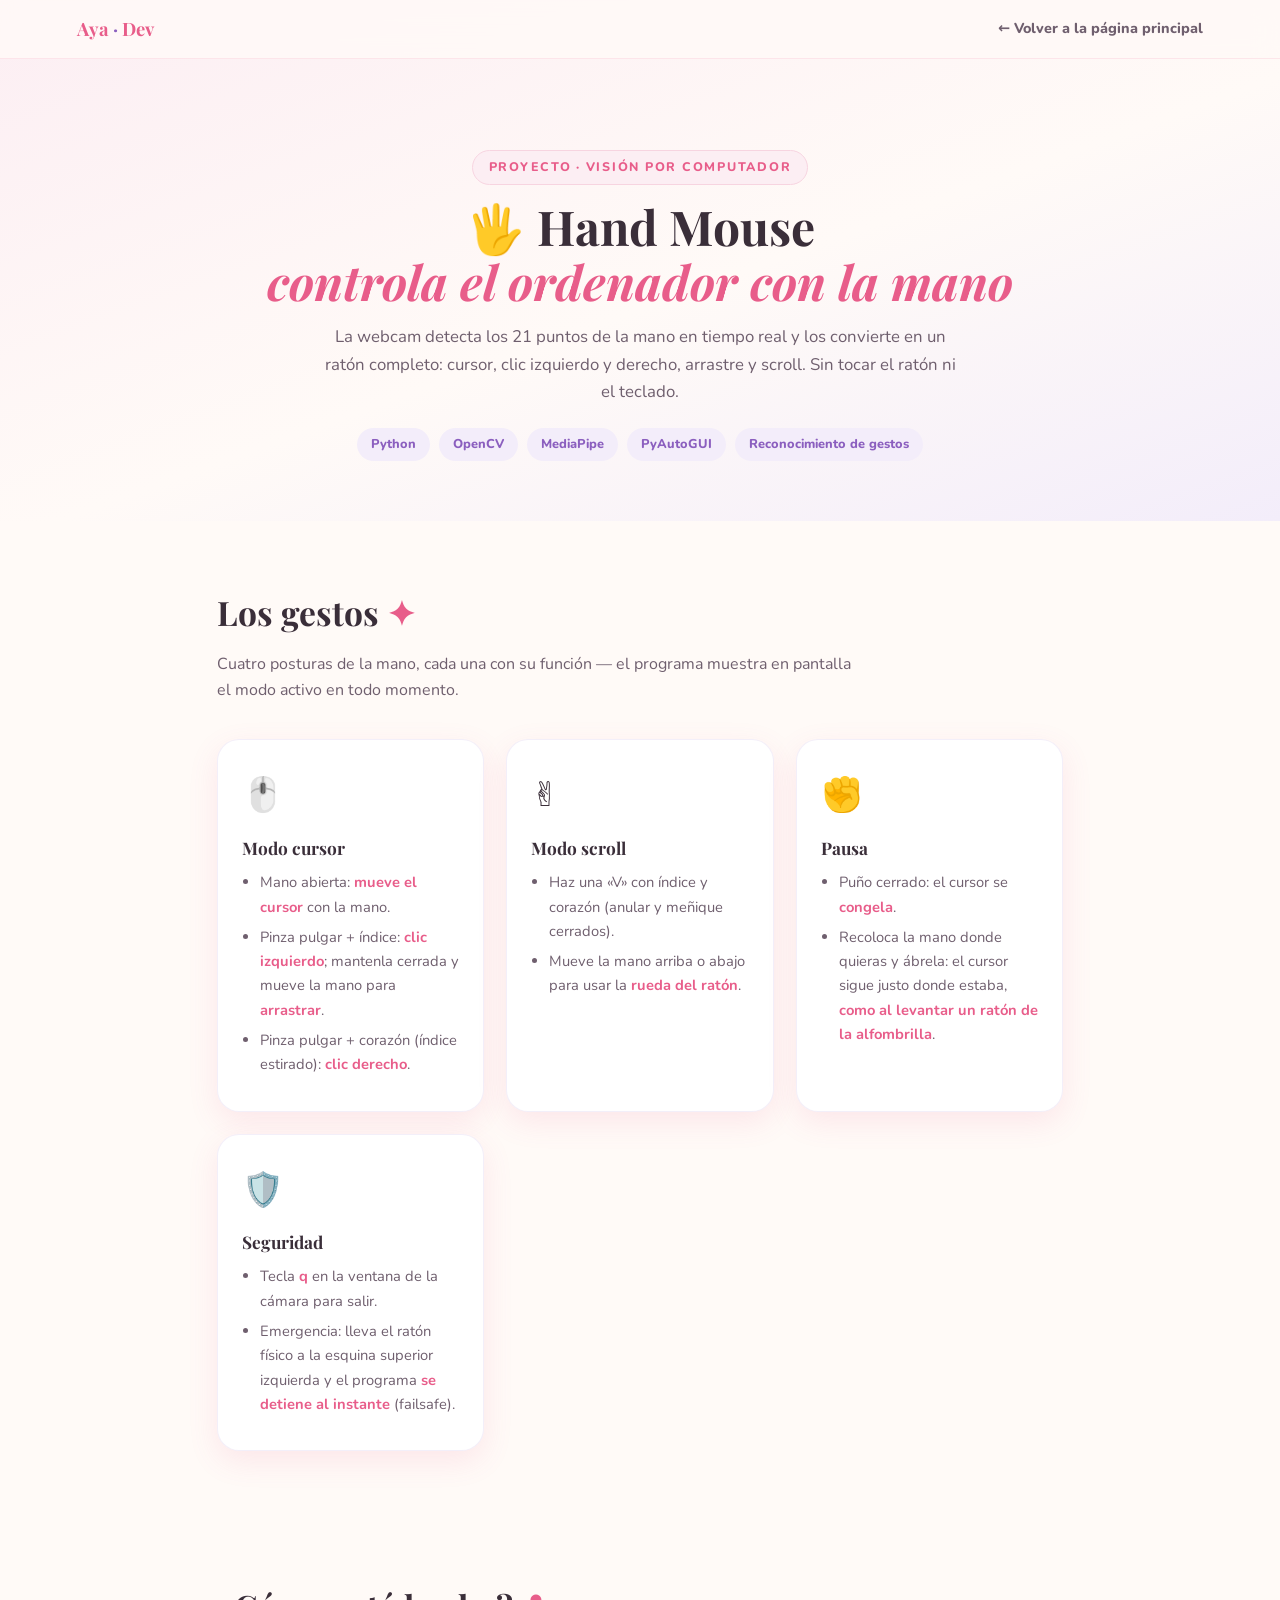
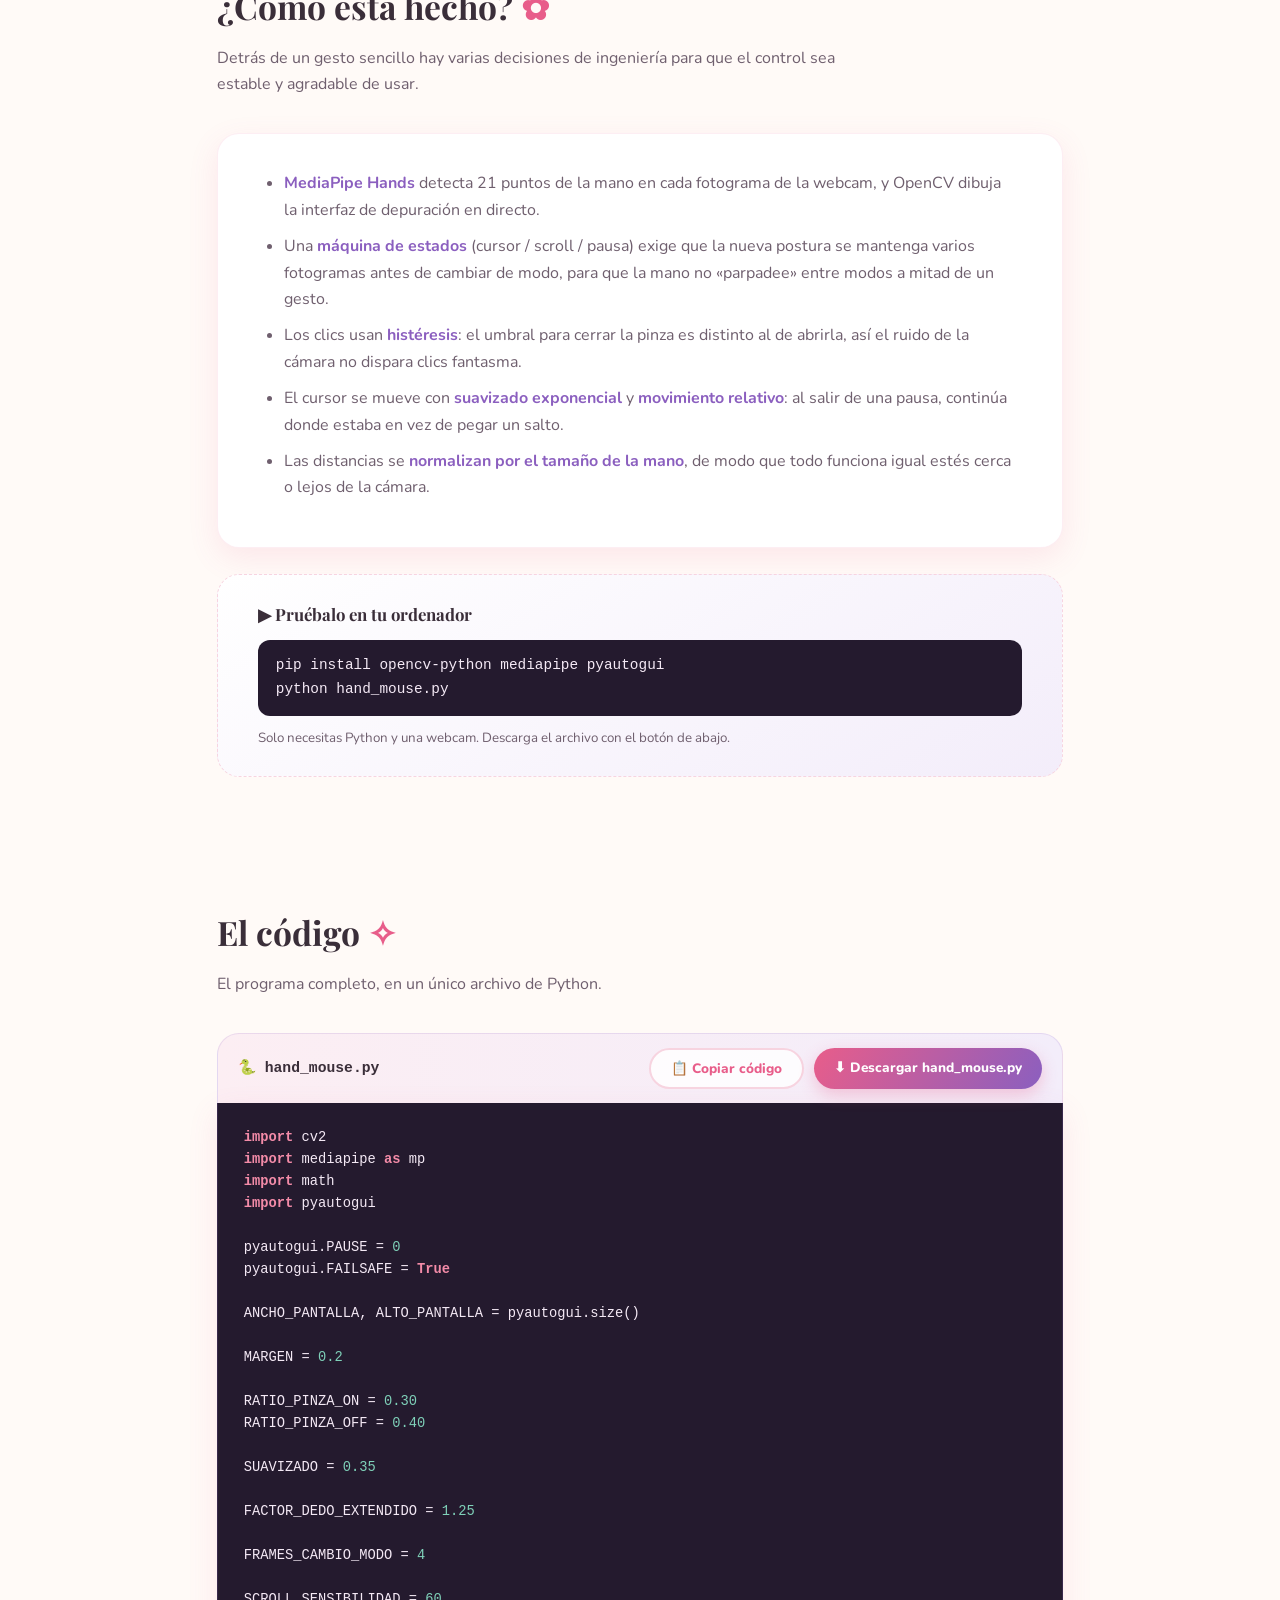
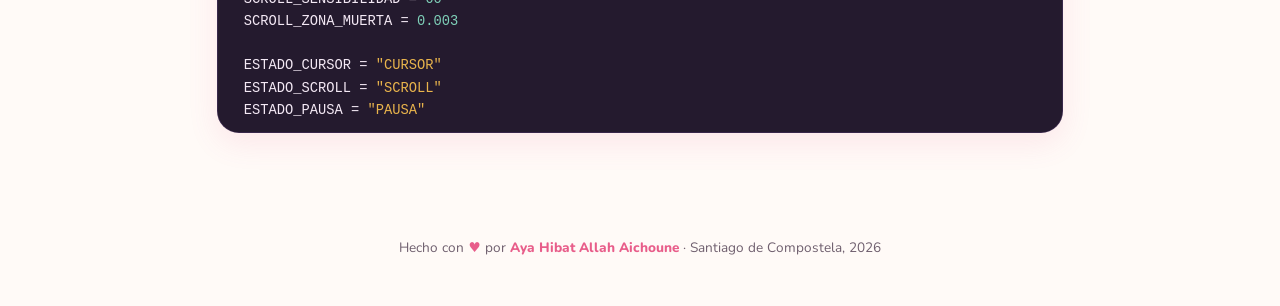
==== demos/hand-mouse/index.html @ 1748f8de "Add files via upload init commit" ====
<!DOCTYPE html>
<html lang="es">
<head>
<meta charset="UTF-8">
<meta name="viewport" content="width=device-width, initial-scale=1.0">
<title>Hand Mouse · Controla el ordenador con la mano — Aya Hibat Allah Aichoune</title>
<meta name="description" content="Hand Mouse: control del ordenador con la webcam mediante gestos de la mano. Python, OpenCV, MediaPipe y PyAutoGUI. Proyecto de Aya Hibat Allah Aichoune.">
<link rel="preconnect" href="https://fonts.googleapis.com">
<link rel="preconnect" href="https://fonts.gstatic.com" crossorigin>
<link href="https://fonts.googleapis.com/css2?family=Playfair+Display:ital,wght@0,600;0,700;1,600&family=Nunito:wght@400;600;700;800&display=swap" rel="stylesheet">
<style>
  :root{
    --rosa:#e85d8a;
    --rosa-suave:#fceef3;
    --rosa-medio:#f7d4e0;
    --lila:#8b5fbf;
    --lila-suave:#f3edfa;
    --tinta:#3a2e39;
    --tinta-suave:#6f5f6e;
    --crema:#fffaf7;
    --blanco:#ffffff;
    --dorado:#e9b44c;
    --verde:#3e9e7c;
    --sombra:0 10px 30px rgba(232,93,138,.12);
    --radio:22px;
  }
  *{margin:0;padding:0;box-sizing:border-box}
  html{scroll-behavior:smooth}
  body{
    font-family:'Nunito',system-ui,sans-serif;
    background:var(--crema);
    color:var(--tinta);
    line-height:1.65;
    overflow-x:hidden;
  }
  h1,h2,h3{font-family:'Playfair Display',Georgia,serif}
  ::selection{background:var(--rosa-medio)}

  nav{
    position:fixed;top:0;left:0;right:0;z-index:100;
    display:flex;align-items:center;justify-content:space-between;
    padding:14px 6vw;
    background:rgba(255,250,247,.85);
    backdrop-filter:blur(12px);
    border-bottom:1px solid rgba(232,93,138,.12);
  }
  nav .logo{font-family:'Playfair Display',serif;font-weight:700;font-size:1.15rem;color:var(--rosa);text-decoration:none}
  nav .logo span{color:var(--lila)}
  nav .volver{
    color:var(--tinta-suave);text-decoration:none;font-weight:800;font-size:.9rem;
    display:inline-flex;align-items:center;gap:6px;transition:color .25s;
  }
  nav .volver:hover{color:var(--rosa)}

  header{
    padding:150px 6vw 60px;
    text-align:center;
    background:linear-gradient(160deg,var(--rosa-suave) 0%,var(--crema) 55%,var(--lila-suave) 100%);
  }
  .etiqueta{
    display:inline-block;background:var(--rosa-suave);color:var(--rosa);
    font-weight:800;font-size:.78rem;letter-spacing:.14em;text-transform:uppercase;
    padding:6px 16px;border-radius:999px;margin-bottom:14px;
    border:1px solid var(--rosa-medio);
  }
  header h1{font-size:clamp(1.9rem,4.6vw,3rem);line-height:1.15;margin-bottom:14px}
  header h1 em{font-style:italic;color:var(--rosa)}
  header p{max-width:640px;margin:0 auto;color:var(--tinta-suave);font-size:1.05rem}
  .tecnologias{display:flex;flex-wrap:wrap;gap:9px;justify-content:center;margin-top:22px}
  .tecnologias span{
    background:var(--lila-suave);color:var(--lila);
    font-size:.8rem;font-weight:800;padding:6px 14px;border-radius:999px;
  }

  section{padding:64px 6vw;max-width:1000px;margin:0 auto}
  section h2{font-size:clamp(1.5rem,3vw,2.1rem);margin-bottom:10px}
  section h2 .deco{color:var(--rosa)}
  .intro-seccion{color:var(--tinta-suave);max-width:640px;margin-bottom:36px}

  .grid-gestos{display:grid;grid-template-columns:repeat(auto-fit,minmax(240px,1fr));gap:22px}
  .gesto{
    background:var(--blanco);border-radius:var(--radio);padding:28px 24px;
    box-shadow:var(--sombra);border:1px solid rgba(139,95,191,.1);
    transition:transform .3s,box-shadow .3s;
  }
  .gesto:hover{transform:translateY(-6px);box-shadow:0 18px 40px rgba(139,95,191,.16)}
  .gesto .icono{font-size:2.1rem;margin-bottom:10px}
  .gesto h3{font-size:1.08rem;margin-bottom:8px}
  .gesto ul{margin:0 0 0 18px;color:var(--tinta-suave);font-size:.92rem}
  .gesto ul li{margin-bottom:6px}
  .gesto strong{color:var(--rosa)}

  .como{
    background:var(--blanco);border-radius:var(--radio);
    padding:36px clamp(22px,4.5vw,46px);
    box-shadow:var(--sombra);border:1px solid rgba(232,93,138,.1);
  }
  .como ul{margin-left:20px;color:var(--tinta-suave)}
  .como ul li{margin-bottom:10px}
  .como strong{color:var(--lila)}

  .ejecutar{
    margin-top:26px;
    background:linear-gradient(150deg,#fff,var(--lila-suave));
    border:1px dashed var(--rosa-medio);border-radius:var(--radio);
    padding:26px clamp(22px,4.5vw,40px);
  }
  .ejecutar h3{font-size:1.05rem;margin-bottom:12px}
  .ejecutar code{
    display:block;background:#241a2e;color:#f4e9f5;
    font-family:Consolas,'Courier New',monospace;font-size:.9rem;
    border-radius:12px;padding:14px 18px;margin:8px 0;
    overflow-x:auto;white-space:pre;
  }
  .ejecutar small{color:var(--tinta-suave)}

  .barra-codigo{
    display:flex;align-items:center;justify-content:space-between;gap:12px;flex-wrap:wrap;
    background:linear-gradient(90deg,var(--rosa-suave),var(--lila-suave));
    border:1px solid rgba(139,95,191,.15);border-bottom:none;
    border-radius:var(--radio) var(--radio) 0 0;
    padding:14px 20px;
  }
  .barra-codigo .nombre{
    font-family:Consolas,'Courier New',monospace;font-weight:700;
    color:var(--tinta);font-size:.92rem;
    display:inline-flex;align-items:center;gap:8px;
  }
  .barra-codigo .acciones{display:flex;gap:10px;flex-wrap:wrap}
  .btn{
    display:inline-flex;align-items:center;gap:7px;
    padding:9px 20px;border-radius:999px;border:none;cursor:pointer;
    font-family:'Nunito',sans-serif;font-weight:800;font-size:.85rem;text-decoration:none;
    transition:transform .25s,box-shadow .25s;
  }
  .btn:hover{transform:translateY(-2px)}
  .btn-rosa{background:linear-gradient(120deg,var(--rosa),var(--lila));color:#fff;box-shadow:0 6px 16px rgba(232,93,138,.3)}
  .btn-borde{border:2px solid var(--rosa-medio);color:var(--rosa);background:rgba(255,255,255,.8)}
  .btn-borde:hover{border-color:var(--rosa)}

  .panel-codigo{
    background:#241a2e;
    border-radius:0 0 var(--radio) var(--radio);
    border:1px solid rgba(139,95,191,.2);border-top:none;
    box-shadow:var(--sombra);
    overflow:auto;max-height:70vh;
  }
  .panel-codigo pre{
    margin:0;padding:24px 26px;
    font-family:Consolas,'Courier New',monospace;
    font-size:.86rem;line-height:1.6;
    color:#f4e9f5;
    white-space:pre;min-width:max-content;
  }
  .kw{color:#f38ba8;font-weight:700}
  .str{color:#e9b44c}
  .com{color:#8a7a95;font-style:italic}
  .num{color:#7fd1b9}

  footer{text-align:center;padding:40px 6vw 46px;color:var(--tinta-suave);font-size:.85rem}
  footer .corazon{color:var(--rosa)}
  footer a{color:var(--rosa);font-weight:800;text-decoration:none}
</style>
</head>
<body>

<nav>
  <a class="logo" href="../../index.html">Aya <span>·</span> Dev</a>
  <a class="volver" href="../../index.html#ia">← Volver a la página principal</a>
</nav>

<header>
  <span class="etiqueta">Proyecto · Visión por Computador</span>
  <h1>🖐️ Hand Mouse<br><em>controla el ordenador con la mano</em></h1>
  <p>La webcam detecta los 21 puntos de la mano en tiempo real y los convierte en un ratón completo: cursor, clic izquierdo y derecho, arrastre y scroll. Sin tocar el ratón ni el teclado.</p>
  <div class="tecnologias">
    <span>Python</span><span>OpenCV</span><span>MediaPipe</span><span>PyAutoGUI</span><span>Reconocimiento de gestos</span>
  </div>
</header>

<section>
  <h2>Los gestos <span class="deco">✦</span></h2>
  <p class="intro-seccion">Cuatro posturas de la mano, cada una con su función — el programa muestra en pantalla el modo activo en todo momento.</p>
  <div class="grid-gestos">
    <div class="gesto">
      <div class="icono">🖱️</div>
      <h3>Modo cursor</h3>
      <ul>
        <li>Mano abierta: <strong>mueve el cursor</strong> con la mano.</li>
        <li>Pinza pulgar + índice: <strong>clic izquierdo</strong>; mantenla cerrada y mueve la mano para <strong>arrastrar</strong>.</li>
        <li>Pinza pulgar + corazón (índice estirado): <strong>clic derecho</strong>.</li>
      </ul>
    </div>
    <div class="gesto">
      <div class="icono">✌️</div>
      <h3>Modo scroll</h3>
      <ul>
        <li>Haz una «V» con índice y corazón (anular y meñique cerrados).</li>
        <li>Mueve la mano arriba o abajo para usar la <strong>rueda del ratón</strong>.</li>
      </ul>
    </div>
    <div class="gesto">
      <div class="icono">✊</div>
      <h3>Pausa</h3>
      <ul>
        <li>Puño cerrado: el cursor se <strong>congela</strong>.</li>
        <li>Recoloca la mano donde quieras y ábrela: el cursor sigue justo donde estaba, <strong>como al levantar un ratón de la alfombrilla</strong>.</li>
      </ul>
    </div>
    <div class="gesto">
      <div class="icono">🛡️</div>
      <h3>Seguridad</h3>
      <ul>
        <li>Tecla <strong>q</strong> en la ventana de la cámara para salir.</li>
        <li>Emergencia: lleva el ratón físico a la esquina superior izquierda y el programa <strong>se detiene al instante</strong> (failsafe).</li>
      </ul>
    </div>
  </div>
</section>

<section>
  <h2>¿Cómo está hecho? <span class="deco">✿</span></h2>
  <p class="intro-seccion">Detrás de un gesto sencillo hay varias decisiones de ingeniería para que el control sea estable y agradable de usar.</p>
  <div class="como">
    <ul>
      <li><strong>MediaPipe Hands</strong> detecta 21 puntos de la mano en cada fotograma de la webcam, y OpenCV dibuja la interfaz de depuración en directo.</li>
      <li>Una <strong>máquina de estados</strong> (cursor / scroll / pausa) exige que la nueva postura se mantenga varios fotogramas antes de cambiar de modo, para que la mano no «parpadee» entre modos a mitad de un gesto.</li>
      <li>Los clics usan <strong>histéresis</strong>: el umbral para cerrar la pinza es distinto al de abrirla, así el ruido de la cámara no dispara clics fantasma.</li>
      <li>El cursor se mueve con <strong>suavizado exponencial</strong> y <strong>movimiento relativo</strong>: al salir de una pausa, continúa donde estaba en vez de pegar un salto.</li>
      <li>Las distancias se <strong>normalizan por el tamaño de la mano</strong>, de modo que todo funciona igual estés cerca o lejos de la cámara.</li>
    </ul>
  </div>
  <div class="ejecutar">
    <h3>▶ Pruébalo en tu ordenador</h3>
    <code>pip install opencv-python mediapipe pyautogui
python hand_mouse.py</code>
    <small>Solo necesitas Python y una webcam. Descarga el archivo con el botón de abajo.</small>
  </div>
</section>

<section>
  <h2>El código <span class="deco">✧</span></h2>
  <p class="intro-seccion">El programa completo, en un único archivo de Python.</p>
  <div class="barra-codigo">
    <span class="nombre">🐍 hand_mouse.py</span>
    <div class="acciones">
      <button class="btn btn-borde" id="btn-copiar">📋 Copiar código</button>
      <a class="btn btn-rosa" href="hand_mouse.py" download="hand_mouse.py">⬇ Descargar hand_mouse.py</a>
    </div>
  </div>
  <div class="panel-codigo">
    <pre><code id="codigo"></code></pre>
  </div>
</section>

<footer>
  Hecho con <span class="corazon">♥</span> por <a href="../../index.html">Aya Hibat Allah Aichoune</a> · Santiago de Compostela, 2026
</footer>

<script type="text/x-python" id="fuente">
import cv2
import mediapipe as mp
import math
import pyautogui

pyautogui.PAUSE = 0
pyautogui.FAILSAFE = True

ANCHO_PANTALLA, ALTO_PANTALLA = pyautogui.size()

MARGEN = 0.2

RATIO_PINZA_ON = 0.30
RATIO_PINZA_OFF = 0.40

SUAVIZADO = 0.35

FACTOR_DEDO_EXTENDIDO = 1.25

FRAMES_CAMBIO_MODO = 4

SCROLL_SENSIBILIDAD = 60
SCROLL_ZONA_MUERTA = 0.003

ESTADO_CURSOR = "CURSOR"
ESTADO_SCROLL = "SCROLL"
ESTADO_PAUSA = "PAUSA"

DEDOS = {
    "indice": (8, 6),
    "corazon": (12, 10),
    "anular": (16, 14),
    "menique": (20, 18),
}


def distancia(a, b, w, h):
    return math.hypot((a.x - b.x) * w, (a.y - b.y) * h)


def calcular_ratio_pinza(lm, w, h, punta_dedo):
    pulgar = lm.landmark[4]
    dedo = lm.landmark[punta_dedo]
    muneca = lm.landmark[0]
    nudillo = lm.landmark[9]

    tam_mano = distancia(muneca, nudillo, w, h)
    return distancia(pulgar, dedo, w, h) / tam_mano if tam_mano > 0 else 999


def dedos_extendidos(lm, w, h):
    muneca = lm.landmark[0]
    resultado = {}
    for nombre, (punta, medio) in DEDOS.items():
        d_punta = distancia(lm.landmark[punta], muneca, w, h)
        d_medio = distancia(lm.landmark[medio], muneca, w, h)
        resultado[nombre] = d_punta > d_medio * FACTOR_DEDO_EXTENDIDO
    return resultado


def detectar_pose(dedos):
    if not any(dedos.values()):
        return ESTADO_PAUSA
    if dedos["indice"] and dedos["corazon"] and not dedos["anular"] and not dedos["menique"]:
        return ESTADO_SCROLL
    return ESTADO_CURSOR


def punto_control(lm):
    pulgar = lm.landmark[4]
    indice = lm.landmark[8]
    return (pulgar.x + indice.x) / 2, (pulgar.y + indice.y) / 2


def mapear_a_pantalla(x_norm, y_norm):
    x = (x_norm - MARGEN) / (1 - 2 * MARGEN)
    y = (y_norm - MARGEN) / (1 - 2 * MARGEN)
    return x * ANCHO_PANTALLA, y * ALTO_PANTALLA


def limitar_a_pantalla(x, y):
    return (
        min(max(x, 1), ANCHO_PANTALLA - 2),
        min(max(y, 1), ALTO_PANTALLA - 2),
    )


def suavizar(anterior, objetivo):
    if anterior is None:
        return objetivo
    return (
        anterior[0] + (objetivo[0] - anterior[0]) * SUAVIZADO,
        anterior[1] + (objetivo[1] - anterior[1]) * SUAVIZADO,
    )


def dibujar_interfaz(frame, lm, dedos, estado, pinza_izq, ratio_izq, ratio_der, w, h):
    cv2.rectangle(
        frame,
        (int(MARGEN * w), int(MARGEN * h)),
        (int((1 - MARGEN) * w), int((1 - MARGEN) * h)),
        (200, 200, 0), 1
    )

    if lm is not None:
        mp.solutions.drawing_utils.draw_landmarks(
            frame, lm, mp.solutions.hands.HAND_CONNECTIONS
        )

        for nombre, (punta, _) in DEDOS.items():
            p = lm.landmark[punta]
            color = (0, 255, 0) if dedos[nombre] else (0, 0, 255)
            cv2.circle(frame, (int(p.x * w), int(p.y * h)), 8, color, -1)

        cv2.putText(frame, f"Pinza izq: {ratio_izq:.2f}  der: {ratio_der:.2f}",
                    (20, 50), cv2.FONT_HERSHEY_SIMPLEX, 0.7, (255, 255, 255), 2)

    if lm is None:
        texto, color = "NO HAY MANO", (0, 0, 255)
    elif estado == ESTADO_PAUSA:
        texto, color = "PAUSA (puno)", (0, 165, 255)
    elif estado == ESTADO_SCROLL:
        texto, color = "SCROLL", (255, 255, 0)
    elif pinza_izq:
        texto, color = "ARRASTRANDO / CLIC", (0, 255, 0)
    else:
        texto, color = "CURSOR", (255, 255, 255)

    cv2.putText(frame, texto, (20, 100),
                cv2.FONT_HERSHEY_SIMPLEX, 1.0, color, 3)


def main():
    mp_hands = mp.solutions.hands
    cap = cv2.VideoCapture(0)

    estado = ESTADO_CURSOR
    candidato = ESTADO_CURSOR
    frames_candidato = 0

    pinza_izq = False
    pinza_der = False

    cursor_suave = None
    offset = (0.0, 0.0)
    recalcular_offset = True

    scroll_y_anterior = None
    scroll_acumulado = 0.0

    with mp_hands.Hands(
        static_image_mode=False,
        max_num_hands=1,
        model_complexity=1,
        min_detection_confidence=0.7,
        min_tracking_confidence=0.7
    ) as hands:

        while True:
            ret, frame = cap.read()
            if not ret:
                print("No se pudo leer la webcam")
                break

            frame = cv2.flip(frame, 1)
            h, w, _ = frame.shape

            results = hands.process(cv2.cvtColor(frame, cv2.COLOR_BGR2RGB))

            lm = None
            dedos = {nombre: False for nombre in DEDOS}
            ratio_izq = ratio_der = 999

            if results.multi_hand_landmarks:
                lm = results.multi_hand_landmarks[0]
                dedos = dedos_extendidos(lm, w, h)
                ratio_izq = calcular_ratio_pinza(lm, w, h, 8)
                ratio_der = calcular_ratio_pinza(lm, w, h, 12)

                pose = detectar_pose(dedos)
                if pose != estado:
                    if pose == candidato:
                        frames_candidato += 1
                    else:
                        candidato = pose
                        frames_candidato = 1
                    if frames_candidato >= FRAMES_CAMBIO_MODO and not pinza_izq and not pinza_der:
                        estado = pose
                        scroll_y_anterior = None
                        scroll_acumulado = 0.0
                        if estado == ESTADO_CURSOR:
                            recalcular_offset = True
                else:
                    candidato = estado
                    frames_candidato = 0

                if estado == ESTADO_CURSOR:
                    x_norm, y_norm = punto_control(lm)
                    bruto = mapear_a_pantalla(x_norm, y_norm)

                    if recalcular_offset:
                        pos = pyautogui.position()
                        offset = (pos.x - bruto[0], pos.y - bruto[1])
                        cursor_suave = (float(pos.x), float(pos.y))
                        recalcular_offset = False

                    objetivo = limitar_a_pantalla(bruto[0] + offset[0], bruto[1] + offset[1])
                    cursor_suave = suavizar(cursor_suave, objetivo)
                    pyautogui.moveTo(cursor_suave[0], cursor_suave[1])

                    if (not pinza_izq and ratio_izq < RATIO_PINZA_ON
                            and (dedos["corazon"] or dedos["anular"] or dedos["menique"])):
                        pinza_izq = True
                        pyautogui.mouseDown()
                    elif pinza_izq and ratio_izq > RATIO_PINZA_OFF:
                        pinza_izq = False
                        pyautogui.mouseUp()

                    if (not pinza_der and not pinza_izq
                            and ratio_der < RATIO_PINZA_ON and dedos["indice"]):
                        pinza_der = True
                        pyautogui.click(button="right")
                    elif pinza_der and ratio_der > RATIO_PINZA_OFF:
                        pinza_der = False

                elif estado == ESTADO_SCROLL:
                    y_muneca = lm.landmark[0].y
                    if scroll_y_anterior is not None:
                        delta = scroll_y_anterior - y_muneca
                        if abs(delta) > SCROLL_ZONA_MUERTA:
                            scroll_acumulado += delta * SCROLL_SENSIBILIDAD
                            pasos = int(scroll_acumulado)
                            if pasos != 0:
                                pyautogui.scroll(pasos)
                                scroll_acumulado -= pasos
                    scroll_y_anterior = y_muneca

            else:
                if pinza_izq:
                    pinza_izq = False
                    pyautogui.mouseUp()
                pinza_der = False
                estado = candidato = ESTADO_CURSOR
                frames_candidato = 0
                scroll_y_anterior = None
                recalcular_offset = True

            dibujar_interfaz(frame, lm, dedos, estado, pinza_izq, ratio_izq, ratio_der, w, h)
            cv2.imshow("Hand Mouse - 'q' para salir", frame)

            if cv2.waitKey(1) & 0xFF == ord("q"):
                break

    if pinza_izq:
        pyautogui.mouseUp()
    cap.release()
    cv2.destroyAllWindows()


if __name__ == "__main__":
    main()
</script>

<script>
  const CLAVES = new Set(['def','class','import','from','as','if','elif','else','while','for','in','not','and','or','return','break','continue','with','pass','True','False','None','try','except','finally','lambda','yield','is','global','nonlocal']);
  function escapar(s){return s.replace(/&/g,'&amp;').replace(/</g,'&lt;').replace(/>/g,'&gt;')}
  function resaltar(codigo){
    const re = /("""[\s\S]*?"""|'''[\s\S]*?'''|f?"(?:\\.|[^"\\\n])*"|f?'(?:\\.|[^'\\\n])*')|(#[^\n]*)|\b(\d+(?:\.\d+)?)\b|\b([A-Za-z_]\w*)\b|([\s\S])/g;
    let out = '', m;
    while((m = re.exec(codigo)) !== null){
      if(m[1]) out += '<span class="str">' + escapar(m[1]) + '</span>';
      else if(m[2]) out += '<span class="com">' + escapar(m[2]) + '</span>';
      else if(m[3]) out += '<span class="num">' + m[3] + '</span>';
      else if(m[4]) out += CLAVES.has(m[4]) ? '<span class="kw">' + m[4] + '</span>' : m[4];
      else out += escapar(m[5]);
    }
    return out;
  }

  const fuente = document.getElementById('fuente').textContent.replace(/^\n/, '').replace(/\n\s*$/, '\n');
  document.getElementById('codigo').innerHTML = resaltar(fuente);

  const btnCopiar = document.getElementById('btn-copiar');
  btnCopiar.addEventListener('click', () => {
    navigator.clipboard.writeText(fuente).then(() => {
      btnCopiar.textContent = '✓ ¡Copiado!';
      setTimeout(() => { btnCopiar.textContent = '📋 Copiar código'; }, 1800);
    }).catch(() => {
      btnCopiar.textContent = 'Usa Ctrl+C sobre el código';
      setTimeout(() => { btnCopiar.textContent = '📋 Copiar código'; }, 2500);
    });
  });
</script>
</body>
</html>
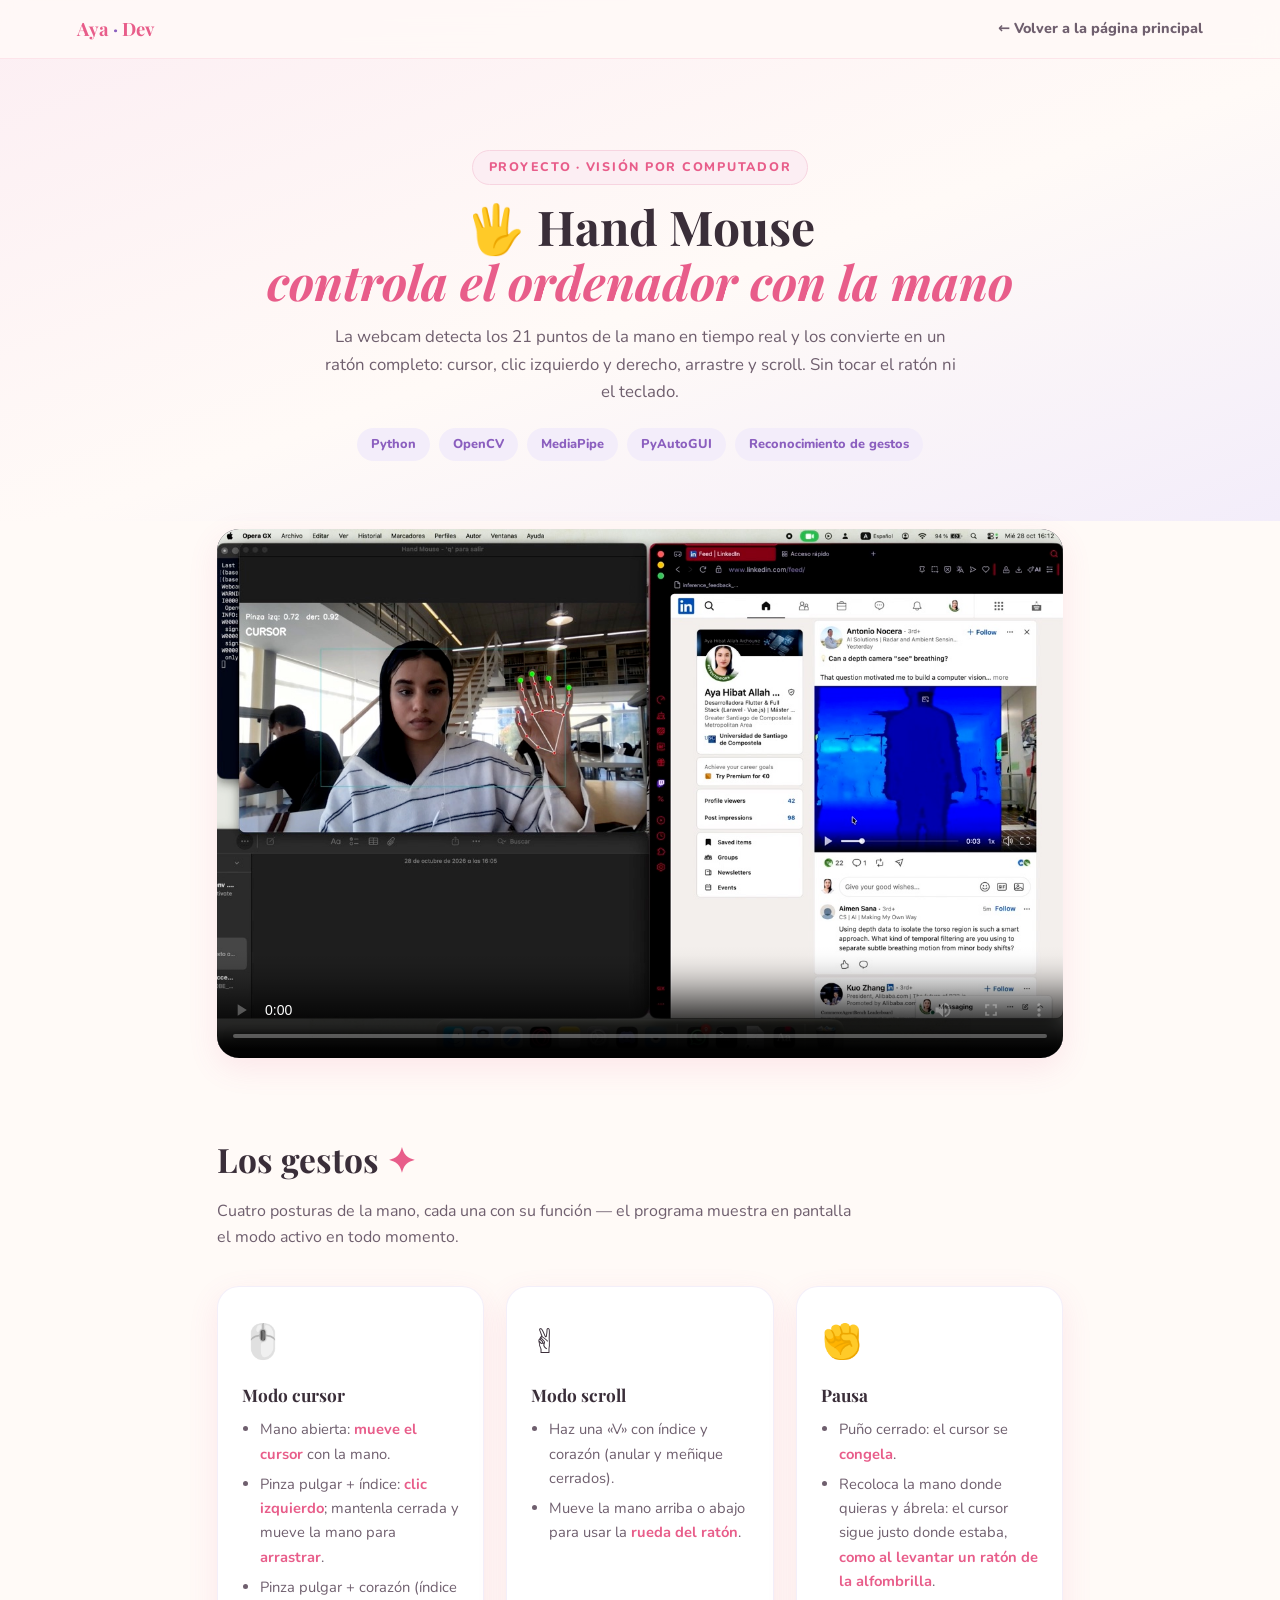
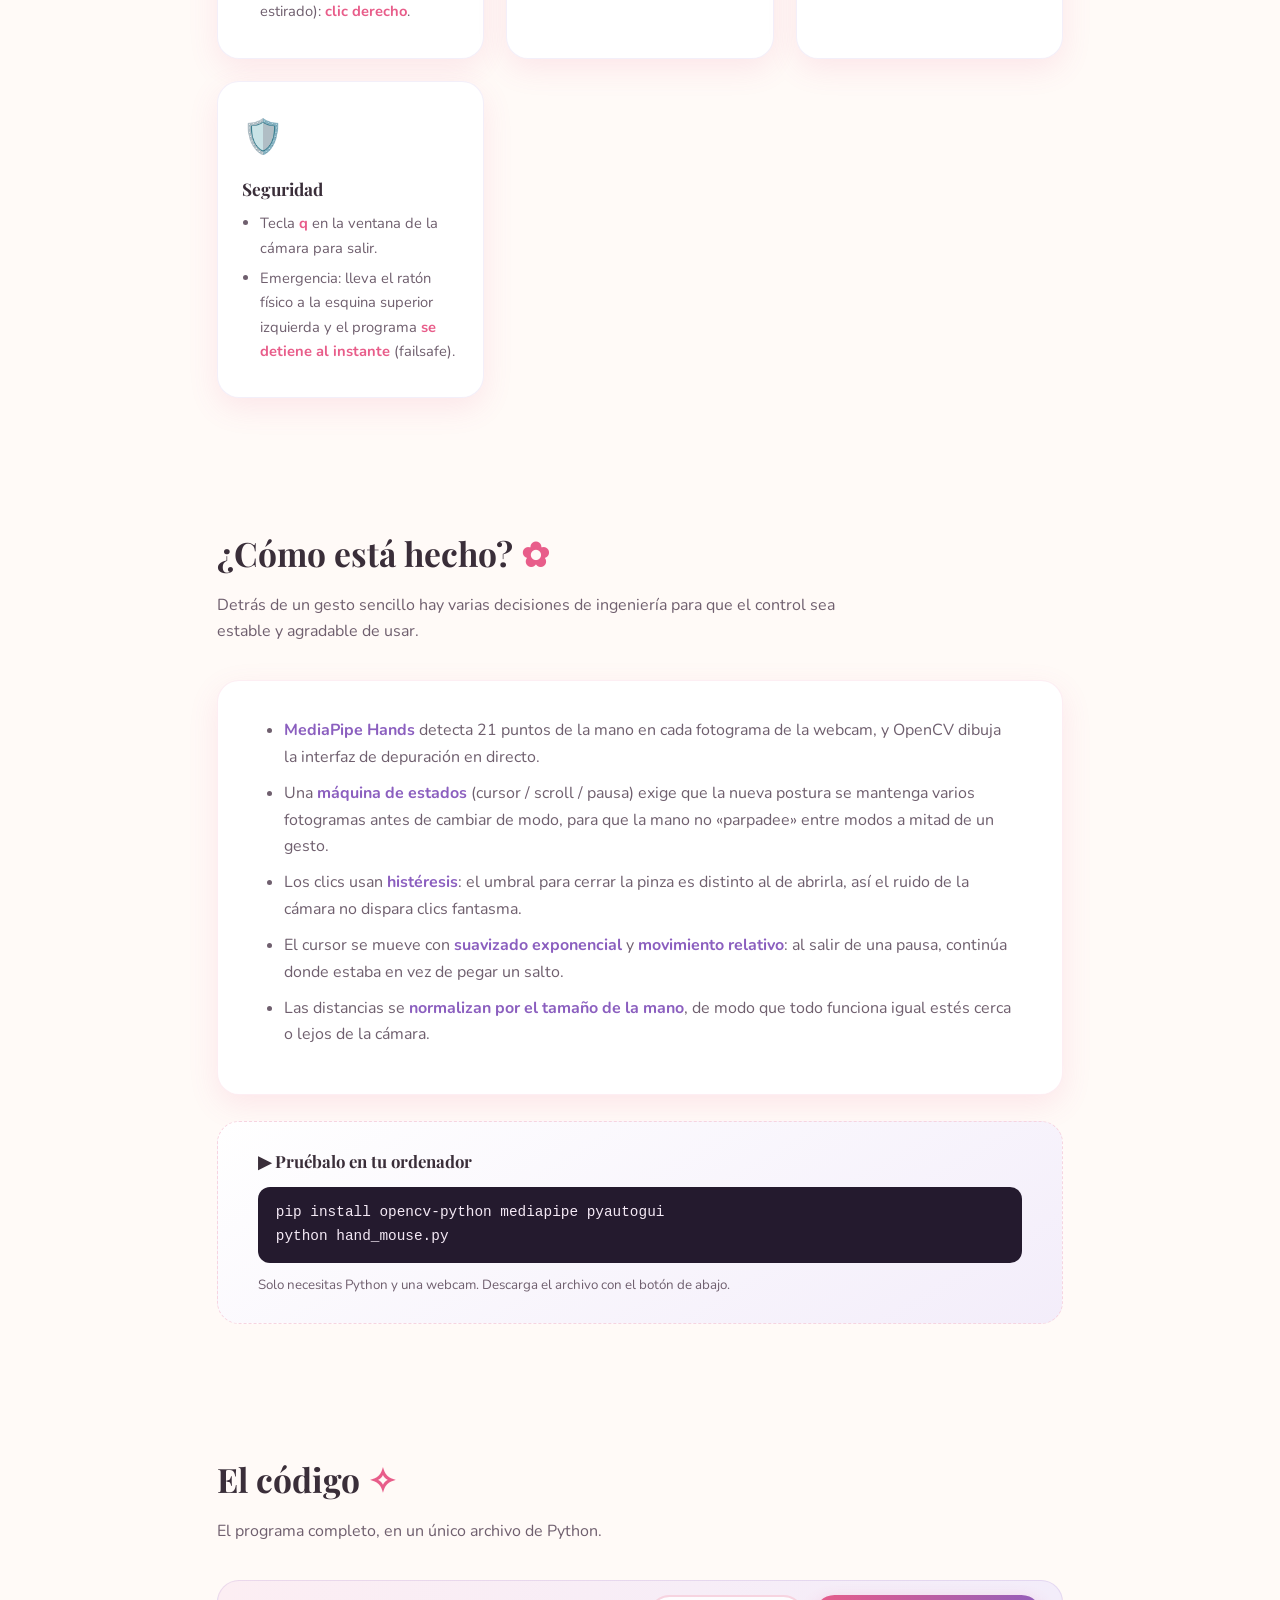
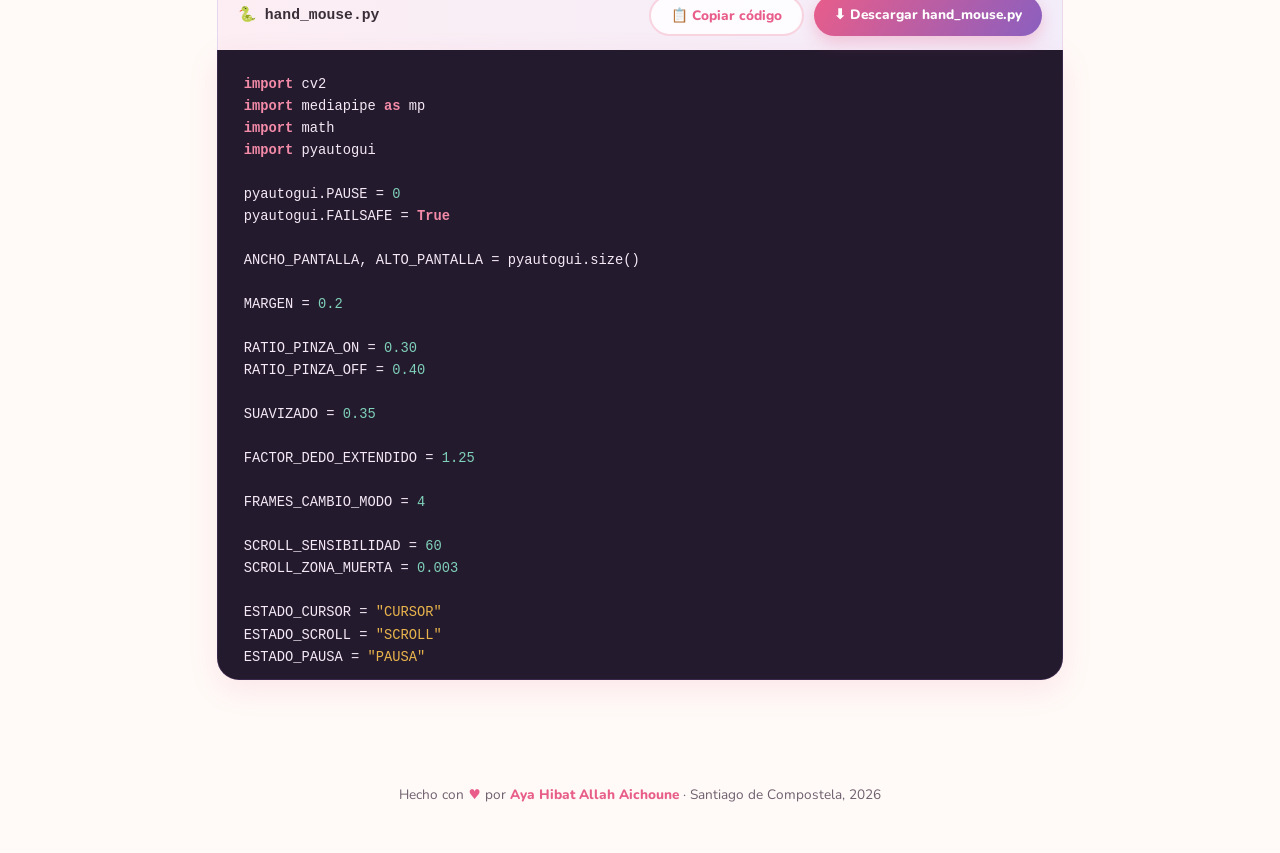
==== commit e965ae0f: "Add the Hand Mouse screen recording to the portfolio. Co-authored-by: Cursor <cursoragent@cursor.com" ====
--- a/demos/hand-mouse/index.html
+++ b/demos/hand-mouse/index.html
@@ -66,6 +66,11 @@
   header h1{font-size:clamp(1.9rem,4.6vw,3rem);line-height:1.15;margin-bottom:14px}
   header h1 em{font-style:italic;color:var(--rosa)}
   header p{max-width:640px;margin:0 auto;color:var(--tinta-suave);font-size:1.05rem}
+  .video-demo{padding-top:8px;padding-bottom:10px}
+  .video-demo video{
+    width:100%;display:block;background:#1a1025;
+    border-radius:var(--radio);box-shadow:var(--sombra);
+  }
   .tecnologias{display:flex;flex-wrap:wrap;gap:9px;justify-content:center;margin-top:22px}
   .tecnologias span{
     background:var(--lila-suave);color:var(--lila);
@@ -177,6 +182,13 @@
     <span>Python</span><span>OpenCV</span><span>MediaPipe</span><span>PyAutoGUI</span><span>Reconocimiento de gestos</span>
   </div>
 </header>
+
+<section class="video-demo">
+  <video controls preload="metadata" playsinline poster="../../assets/hand-mouse-poster.jpg">
+    <source src="../../assets/hand-mouse.mp4" type="video/mp4">
+    Tu navegador no puede reproducir este vídeo.
+  </video>
+</section>
 
 <section>
   <h2>Los gestos <span class="deco">✦</span></h2>
